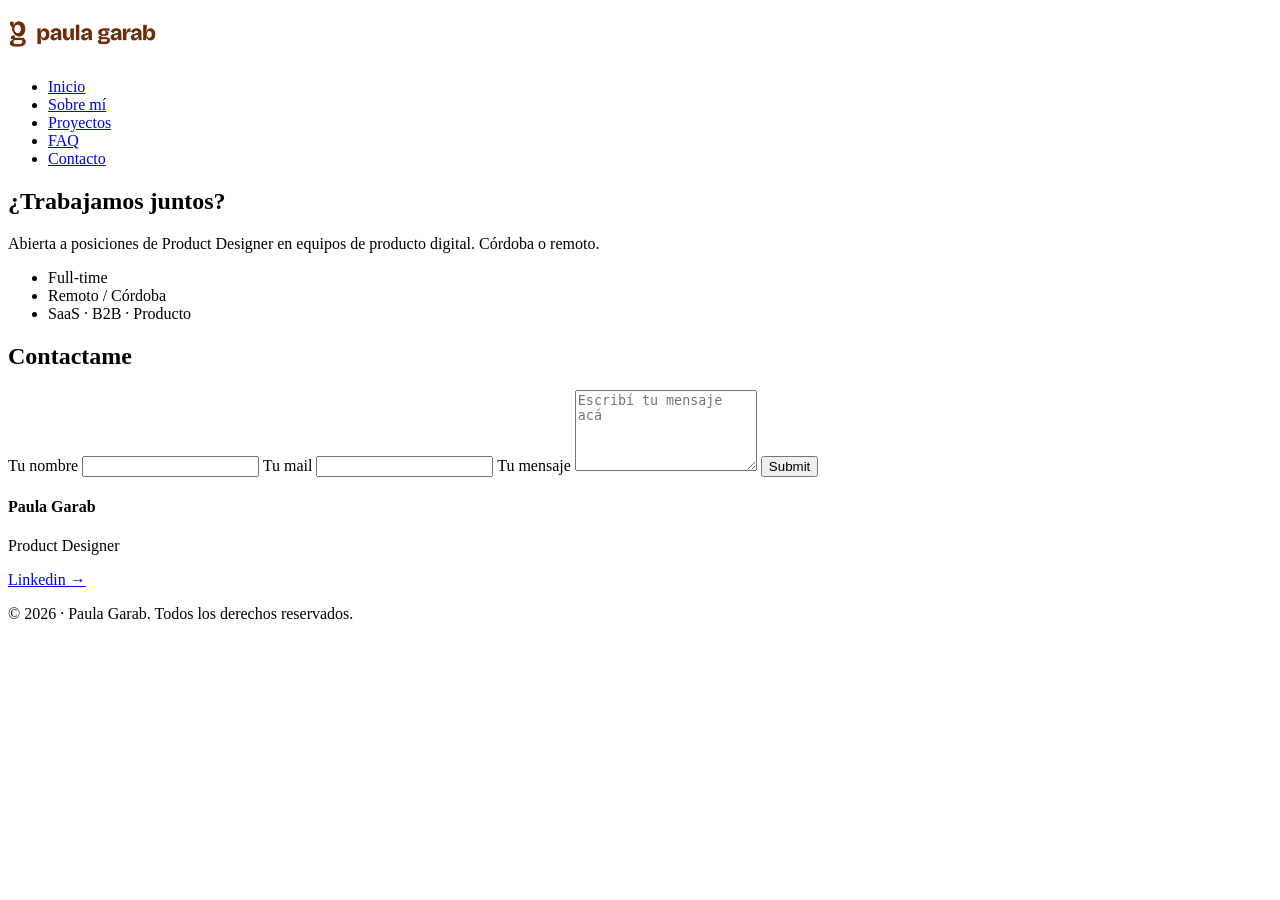
==== pages/contacto.html @ 13074cfc "Pre-entrega 1 - estructura HTML" ====
<!DOCTYPE html>
<html lang="es">
<head>
    <meta charset="UTF-8"> 
    <meta name="viewport" content="width=device-width, initial-scale=1.0"> 
    <title>Paula Garab | Portfolio de Diseño Ux/Ui y Producto</title>
</head>
<body>
    <header>
        <img src="../assets/logotipo.png" alt="Logotipo de Paula Garab en color marrón, compuesto por un símbolo de la letra g estilizada y el texto paula garab en tipografía sans serif de trazos gruesos." width="150">
        <nav>
            <ul>
                <li><a href="../index.html">Inicio</a></li>
                <li><a href="./sobre-mi.html">Sobre mí</a></li>
                <li><a href="./proyectos.html">Proyectos</a></li>
                <li><a href="./faq.html">FAQ</a></li>
                <li><a href="./contacto.html">Contacto</a></li>
            </ul>
        </nav>
    </header>
    <main>
        <section>
            <h1>¿Trabajamos juntos?</h1>
            <p>Abierta a posiciones de Product Designer en equipos de producto digital. Córdoba o remoto.</p>
            <ul>
                <li>Full-time</li>
                <li>Remoto / Córdoba</li>
                <li>SaaS · B2B · Producto</li>
            </ul>
        </section>
        <section>
            <h2>Contactame</h2>
            <form action="#" method="post">
                <label for="nombre">Tu nombre</label>
                <input type="text" id="nombre">
                <label for="mail">Tu mail</label>
                <input type="email" id="mail">
                <label for="mensaje">Tu mensaje</label>
                <textarea id="mensaje" placeholder="Escribí tu mensaje acá" rows="5"></textarea>
                <input type="submit" id="enviar">
            </form>
        </section>
    </main>
    <footer>
        <h4>Paula Garab</h4>
        <p>Product Designer</p>
        <a href="https://www.linkedin.com/in/paula-garabetti" target="_blank">Linkedin →</a>
        <p>© 2026 · Paula Garab. Todos los derechos reservados.</p>
    </footer>
</body>
</html>
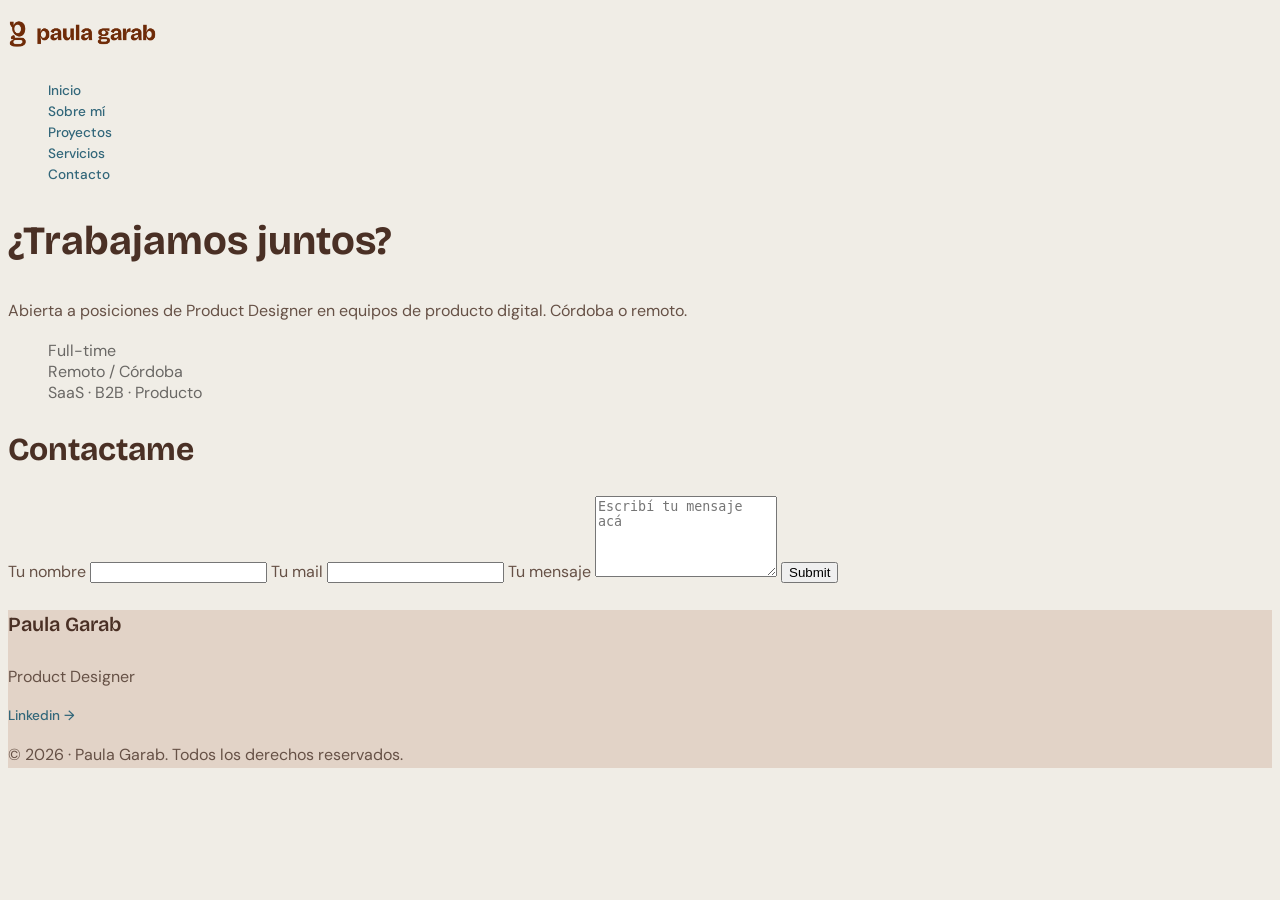
==== commit c94e48ea: "Agregar CSS y actualizar HTML para pre-entrega 2" ====
--- a/pages/contacto.html
+++ b/pages/contacto.html
@@ -4,16 +4,17 @@
     <meta charset="UTF-8"> 
     <meta name="viewport" content="width=device-width, initial-scale=1.0"> 
     <title>Paula Garab | Portfolio de Diseño Ux/Ui y Producto</title>
+    <link rel="stylesheet" href="../styles/styles.css">
 </head>
 <body>
     <header>
         <img src="../assets/logotipo.png" alt="Logotipo de Paula Garab en color marrón, compuesto por un símbolo de la letra g estilizada y el texto paula garab en tipografía sans serif de trazos gruesos." width="150">
         <nav>
-            <ul>
+            <ul class="nav-list">
                 <li><a href="../index.html">Inicio</a></li>
                 <li><a href="./sobre-mi.html">Sobre mí</a></li>
                 <li><a href="./proyectos.html">Proyectos</a></li>
-                <li><a href="./faq.html">FAQ</a></li>
+                <li><a href="./servicios.html">Servicios</a></li>
                 <li><a href="./contacto.html">Contacto</a></li>
             </ul>
         </nav>
@@ -22,7 +23,7 @@
         <section>
             <h1>¿Trabajamos juntos?</h1>
             <p>Abierta a posiciones de Product Designer en equipos de producto digital. Córdoba o remoto.</p>
-            <ul>
+            <ul class="tag-list"> 
                 <li>Full-time</li>
                 <li>Remoto / Córdoba</li>
                 <li>SaaS · B2B · Producto</li>
--- a/styles/styles.css
+++ b/styles/styles.css
@@ -0,0 +1,133 @@
+@import url('https://fonts.googleapis.com/css2?family=Bricolage+Grotesque:opsz,wght@12..96,200..800&family=DM+Sans:ital,opsz,wght@0,9..40,100..1000;1,9..40,100..1000&display=swap');
+
+/* ========================================
+   1. IMPORTACIÓN DE FUENTES
+======================================== */
+/* Títulos: Bricolage Grotesque */
+/* Cuerpo: DM Sans */
+
+
+/* ========================================
+   2. VARIABLES DE COLOR
+======================================== */
+
+:root {
+    /* Colores de marca */
+    --primary-color: #9F4A1F;
+    --secondary-color: #A05E44;
+    --accent-color: #74785A;
+
+    /* Colores neutros y de texto */
+    --neutral-dark: #4A3025;
+    --neutral-medium: #6a6865;
+    --neutral-light: #F0EDE6;
+    --text-color: #665146;
+    --link-color: #32677A;
+
+    /* Colores de superficies */
+    --section-color: #E2D3C7;
+}
+
+
+/* ========================================
+   3. ESTILOS GENERALES
+======================================== */
+
+body {
+    font-family: 'DM Sans', sans-serif;
+    background-color: var(--neutral-light);
+    color: var(--text-color);
+}
+
+
+/* ========================================
+   4. TIPOGRAFÍA
+======================================== */
+
+/* Títulos */
+h1, h2, h3, h4, h5, h6 {
+    font-family: 'Bricolage Grotesque', sans-serif;
+    color: var(--neutral-dark);
+}
+
+h1 {
+    font-size: 2.5rem; /* 40px */
+    font-weight: 700;
+    line-height: 1.2;
+}
+
+h2 {
+    font-size: 2rem; /* 32px */
+    font-weight: 700;
+    line-height: 1.25;
+}
+
+h3 {
+    font-size: 1.5rem; /* 24px */
+    font-weight: 600;
+    line-height: 1.3;
+}
+
+h4 {
+    font-size: 1.25rem; /* 20px */
+    font-weight: 600;
+    line-height: 1.4;
+}
+
+/* Párrafos */
+p {
+    font-size: 1rem;
+    font-weight: 400;
+    line-height: 1.6;
+}
+
+/* Enlaces */
+a {
+    font-weight: 500;
+    font-size: 0.85rem;
+    text-decoration: none;
+    color: var(--link-color);
+}
+
+
+/* ========================================
+   5. COMPONENTES Y CLASES
+======================================== */
+
+/* Listas */
+.nav-list {
+    list-style: none;
+}
+
+.tag-list {
+    list-style: none;
+    color: var(--neutral-medium);
+}
+
+/* Etiquetas superiores (Eyebrows) */
+.eyebrow-primary {
+    text-transform: uppercase;
+    font-weight: 600;
+    font-size: 1.1rem;
+    color: var(--primary-color);
+}
+
+.eyebrow-secondary {
+    text-transform: uppercase;
+    font-weight: 600;
+    font-size: 0.85rem;
+    color: var(--neutral-medium);
+}
+
+
+/* ========================================
+   6. ESTRUCTURA DE PÁGINA
+======================================== */
+
+/* Pie de página */
+footer {
+    font-size: 0.85rem;
+    font-weight: 400;
+    line-height: 1.5;
+    background-color: var(--section-color);
+}
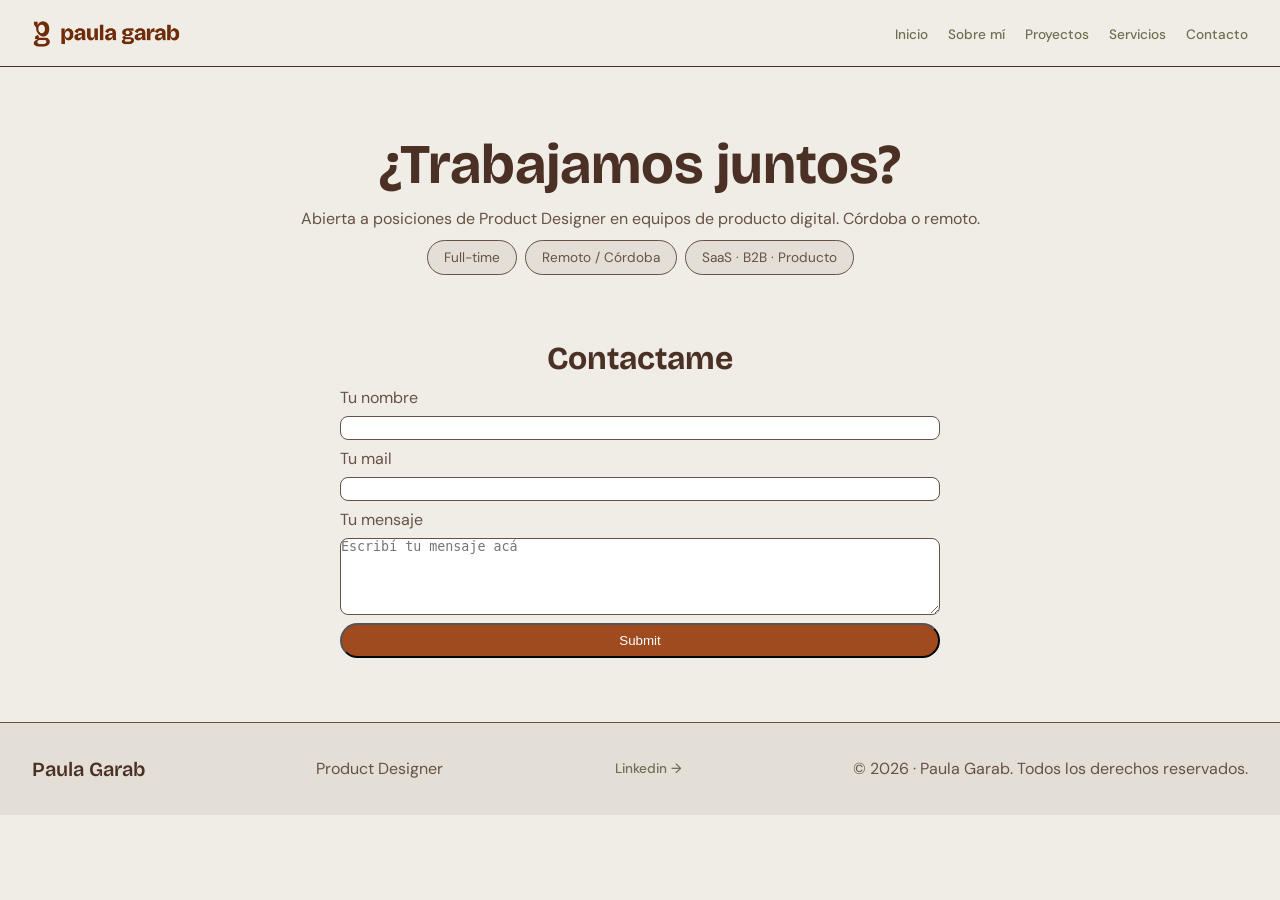
==== commit c92e4e77: "Pre-entrega 3: layouts flexbox y box model en las 5 páginas" ====
--- a/pages/contacto.html
+++ b/pages/contacto.html
@@ -19,26 +19,27 @@
             </ul>
         </nav>
     </header>
-    <main>
-        <section>
+    <main class="page-container">
+        <section class="section-content">
             <h1>¿Trabajamos juntos?</h1>
             <p>Abierta a posiciones de Product Designer en equipos de producto digital. Córdoba o remoto.</p>
-            <ul class="tag-list"> 
-                <li>Full-time</li>
-                <li>Remoto / Córdoba</li>
-                <li>SaaS · B2B · Producto</li>
+            <ul class="tags-pills"> 
+                <li class="text-small">Full-time</li>
+                <li class="text-small">Remoto / Córdoba</li>
+                <li class="text-small">SaaS · B2B · Producto</li>
             </ul>
         </section>
-        <section>
+
+        <section class="section-content">
             <h2>Contactame</h2>
-            <form action="#" method="post">
+            <form class="form" action="#" method="post">
                 <label for="nombre">Tu nombre</label>
-                <input type="text" id="nombre">
+                <input class="box-form" type="text" id="nombre">
                 <label for="mail">Tu mail</label>
-                <input type="email" id="mail">
+                <input class="box-form" type="email" id="mail">
                 <label for="mensaje">Tu mensaje</label>
-                <textarea id="mensaje" placeholder="Escribí tu mensaje acá" rows="5"></textarea>
-                <input type="submit" id="enviar">
+                <textarea class="box-form" id="mensaje" placeholder="Escribí tu mensaje acá" rows="5"></textarea>
+                <input class="botton-primary" type="submit" id="enviar">
             </form>
         </section>
     </main>
--- a/styles/styles.css
+++ b/styles/styles.css
@@ -1,3 +1,4 @@
+
 @import url('https://fonts.googleapis.com/css2?family=Bricolage+Grotesque:opsz,wght@12..96,200..800&family=DM+Sans:ital,opsz,wght@0,9..40,100..1000;1,9..40,100..1000&display=swap');
 
 /* ========================================
@@ -15,33 +16,46 @@
     /* Colores de marca */
     --primary-color: #9F4A1F;
     --secondary-color: #A05E44;
-    --accent-color: #74785A;
+    --accent-color: #6c7054;
 
     /* Colores neutros y de texto */
     --neutral-dark: #4A3025;
     --neutral-medium: #6a6865;
-    --neutral-light: #F0EDE6;
+    --neutral-light: #EAE6DE;
     --text-color: #665146;
     --link-color: #32677A;
 
     /* Colores de superficies */
-    --section-color: #E2D3C7;
-}
-
-
-/* ========================================
-   3. ESTILOS GENERALES
+    --section-color: #E4DFD6;
+    --background-color: #F0EDE6;
+    --card-color: #FAF8F4;
+}
+
+
+/* ========================================
+   3. RESET
+======================================== */
+
+* {
+    margin: 0;
+    padding: 0;
+    box-sizing: border-box;
+}
+
+
+/* ========================================
+   4. ESTILOS GENERALES
 ======================================== */
 
 body {
     font-family: 'DM Sans', sans-serif;
-    background-color: var(--neutral-light);
+    background-color: var(--background-color);
     color: var(--text-color);
 }
 
 
 /* ========================================
-   4. TIPOGRAFÍA
+   5. TIPOGRAFÍA
 ======================================== */
 
 /* Títulos */
@@ -51,27 +65,31 @@
 }
 
 h1 {
-    font-size: 2.5rem; /* 40px */
+    font-size: 3.5rem; /* 56px */
     font-weight: 700;
     line-height: 1.2;
+    max-width: 22ch;
 }
 
 h2 {
     font-size: 2rem; /* 32px */
     font-weight: 700;
     line-height: 1.25;
+    max-width: 30ch;
 }
 
 h3 {
     font-size: 1.5rem; /* 24px */
     font-weight: 600;
     line-height: 1.3;
+    max-width: 35ch;
 }
 
 h4 {
     font-size: 1.25rem; /* 20px */
     font-weight: 600;
     line-height: 1.4;
+    max-width: 40ch;
 }
 
 /* Párrafos */
@@ -79,6 +97,7 @@
     font-size: 1rem;
     font-weight: 400;
     line-height: 1.6;
+    max-width: 65ch;
 }
 
 /* Enlaces */
@@ -86,25 +105,23 @@
     font-weight: 500;
     font-size: 0.85rem;
     text-decoration: none;
-    color: var(--link-color);
-}
-
-
-/* ========================================
-   5. COMPONENTES Y CLASES
-======================================== */
-
-/* Listas */
-.nav-list {
-    list-style: none;
-}
-
-.tag-list {
-    list-style: none;
-    color: var(--neutral-medium);
-}
-
-/* Etiquetas superiores (Eyebrows) */
+    color: var(--accent-color);
+}
+
+/* Texto pequeño */
+.text-small {
+    font-weight: 400;
+    font-size: 0.85rem;
+    color: var(--text-color)
+}
+
+
+/* ========================================
+   6. COMPONENTES REUTILIZABLES
+======================================== */
+
+/* 6.1. Etiquetas superiores (Eyebrows) */
+
 .eyebrow-primary {
     text-transform: uppercase;
     font-weight: 600;
@@ -119,15 +136,246 @@
     color: var(--neutral-medium);
 }
 
-
-/* ========================================
-   6. ESTRUCTURA DE PÁGINA
-======================================== */
-
-/* Pie de página */
+.eyebrow-pill {
+    background-color: var(--section-color);
+    padding: 8px 32px;
+    border: 1px solid var(--text-color);
+    border-radius: 32px;
+    text-transform: uppercase;
+    display: inline-block;
+}
+
+/* 6.2. Listas */
+
+.nav-list {
+    list-style: none;
+}
+
+.tag-list {
+    list-style: none;
+    color: var(--neutral-medium);
+}
+
+/* 6.3. Tarjetas (Cards) */
+
+.cards article {
+    width: 100%;
+    max-width: 300px;
+    background-color: var(--neutral-light);
+    border-radius: 8px;
+    overflow: hidden;
+}
+
+.cards figure {
+    margin: 0;
+}
+
+.img-card {
+    display: block;
+    width: 100%;
+    max-width: 300px;
+    height: auto;
+    border-radius: 8px 8px 0 0;
+}
+
+.card-content {
+    background-color: #EAE6DE;
+    border-radius: 0 0 8px 8px;
+    box-sizing: border-box;
+    padding: 20px;
+}
+
+.card-content h3 {
+    margin: 8px 0;
+}
+
+.card-content p {
+    margin: 0;
+}
+
+/* 6.4. Tarjetas de servicios */
+
+.service-card {
+    background-color: var(--card-color);
+    border: 1px solid transparent;
+    border-radius: 16px;
+    padding: 32px;
+    display: flex;
+    flex-direction: column;
+    gap: 8px;
+    align-items: stretch;
+    flex: 1;
+}
+
+/* 6.5. Etiquetas (Tags / Pills) */
+
+.tags-pills {
+    display: flex;
+    flex-direction: row;
+    flex-wrap: wrap;
+    gap: 8px;
+    list-style: none;
+    padding: 0;
+    margin: 0;
+}
+
+.tags-pills li {
+    color: var(--text-color);
+    background-color: var(--section-color);
+    padding: 8px 16px;
+    border: 1px solid var(--text-color);
+    border-radius: 32px;
+}
+
+/* 6.6. Botones */
+
+.botton-primary {
+    background-color: var(--primary-color);
+    padding: 8px 32px;
+    border-radius: 32px;
+    display: inline-block;
+    color: #FFFFFF;
+}
+
+/* 6.7. Formularios */
+
+.form {
+    display: flex;
+    width: 100%;
+    flex-direction: column;
+    max-width: 600px;
+    text-align: left;
+    gap: 8px;
+}
+
+.box-form {
+    border-radius: 8px;
+    border: 1px solid var(--text-color);
+    min-height: 24px;
+}
+
+
+/* ========================================
+   7. LAYOUTS Y CONTENEDORES
+======================================== */
+
+/* 7.1. Contenedor principal */
+
+.page-container {
+    display: flex;
+    flex-direction: column;
+    padding: 64px 128px;
+    gap: 64px;
+    max-width: 1200px;
+    margin: 0 auto;
+}
+
+/* 7.2. Contenedores de contenido */
+
+.content-row {
+    display: flex;
+    gap: 24px;
+    flex: 1;
+}
+
+.section-content {
+    display: flex;
+    flex-direction: column;
+    gap: 8px;
+    text-align: center;
+    align-items: center;
+}
+
+/* 7.3. Layout de Hero */
+
+.text-hero {
+    display: flex;
+    flex-basis: 100%;
+    flex-direction: column;
+    gap: 16px;
+    align-items:flex-start;
+}
+
+.hero-title {
+    border-bottom: 1px solid var(--text-color);
+    padding-bottom: 8px;
+}
+
+.img-hero {
+    border-radius: 8px;
+    flex: 1 1 200px;
+}
+
+/* 7.4. Layout de proyectos */
+
+.projects {
+    display: flex;
+    align-items: stretch;
+    flex-direction: column;
+    justify-content: center;
+    gap: 16px;
+}
+
+.cards {
+    display: flex;
+    align-items: center;
+    gap: 48px;
+    justify-content: center;
+    flex-wrap: wrap;
+}
+
+/* 7.5. Layout de CTA */
+
+.cta-content {
+    background-color: var(--section-color);
+    border-radius: 16px;
+    padding: 32px;
+    display: flex;
+    flex-direction: column;
+    align-items: center;
+    gap: 16px;
+    flex: 1;
+    text-align: center;
+}
+
+
+/* ========================================
+   8. ESTRUCTURA DE PÁGINA
+======================================== */
+
+/* 8.1. Header y navegación */
+
+header {
+    display: flex;
+    justify-content: space-between;
+    align-items: center;
+    padding: 8px 32px;
+    border-bottom: 1px solid var(--neutral-dark)
+}
+
+nav ul {
+    display: flex;
+    gap: 20px
+}
+
+/* 8.2. Hero */
+
+.hero {
+    display: flex;
+    justify-content: center;
+    gap: 64px;
+}
+
+/* 8.3. Footer */
+
 footer {
+    display: flex;
+    justify-content: space-between;
+    align-items: center;
+    padding: 32px;
     font-size: 0.85rem;
     font-weight: 400;
     line-height: 1.5;
     background-color: var(--section-color);
-}+    border-top: 1px solid var(--text-color);
+}
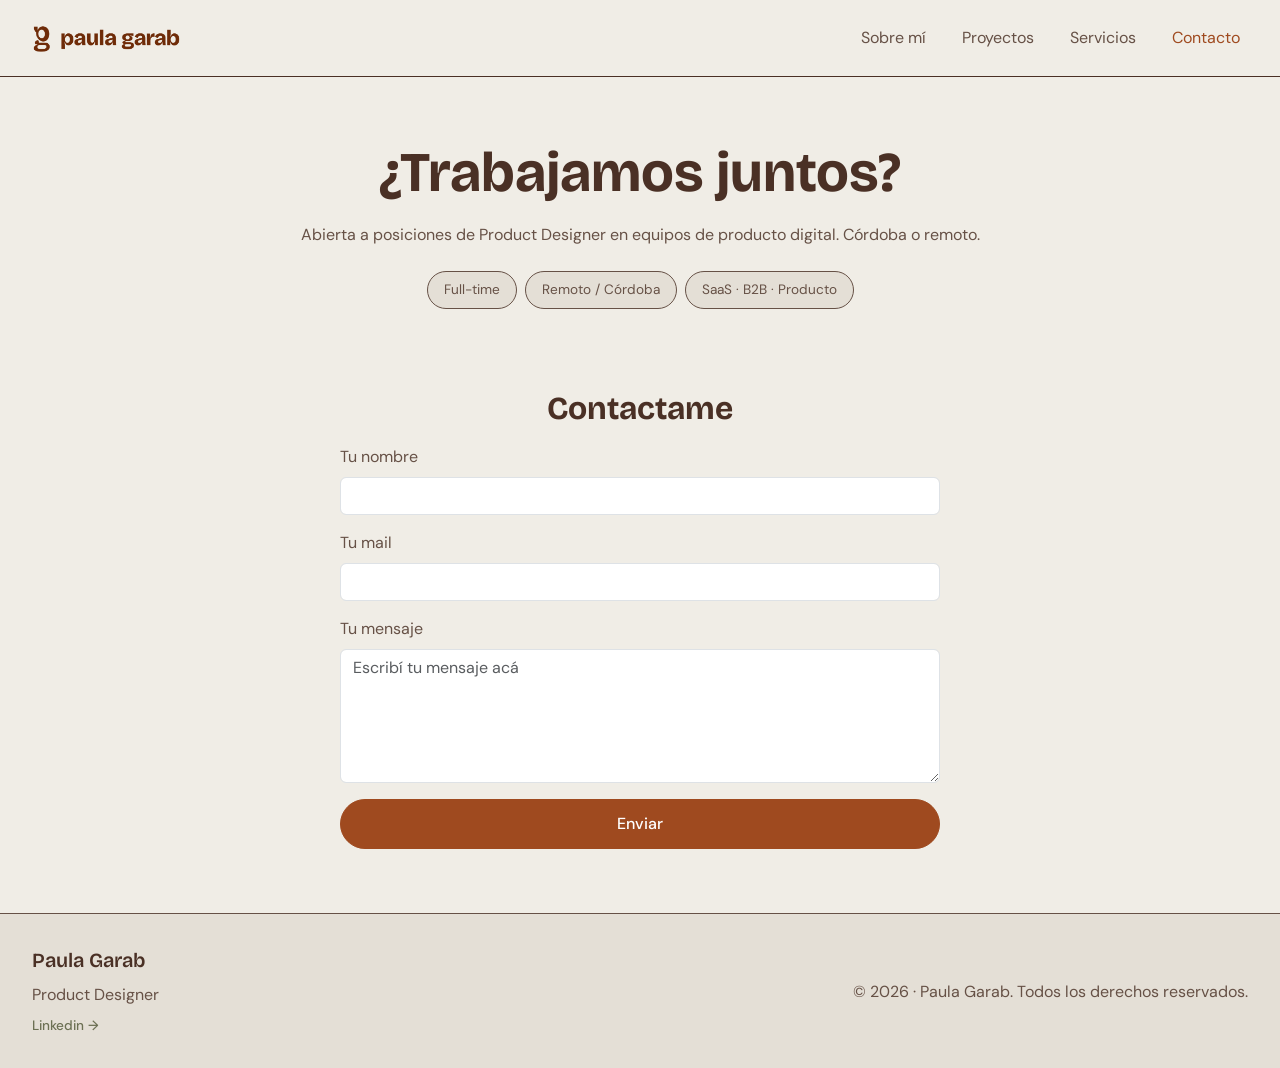
==== commit b5fd721a: "feat: integrar Bootstrap y completar portfolio responsive" ====
--- a/pages/contacto.html
+++ b/pages/contacto.html
@@ -1,53 +1,122 @@
-<!DOCTYPE html>
-<html lang="es">
-<head>
-    <meta charset="UTF-8"> 
-    <meta name="viewport" content="width=device-width, initial-scale=1.0"> 
-    <title>Paula Garab | Portfolio de Diseño Ux/Ui y Producto</title>
-    <link rel="stylesheet" href="../styles/styles.css">
-</head>
-<body>
-    <header>
-        <img src="../assets/logotipo.png" alt="Logotipo de Paula Garab en color marrón, compuesto por un símbolo de la letra g estilizada y el texto paula garab en tipografía sans serif de trazos gruesos." width="150">
-        <nav>
-            <ul class="nav-list">
-                <li><a href="../index.html">Inicio</a></li>
-                <li><a href="./sobre-mi.html">Sobre mí</a></li>
-                <li><a href="./proyectos.html">Proyectos</a></li>
-                <li><a href="./servicios.html">Servicios</a></li>
-                <li><a href="./contacto.html">Contacto</a></li>
-            </ul>
-        </nav>
-    </header>
-    <main class="page-container">
-        <section class="section-content">
-            <h1>¿Trabajamos juntos?</h1>
-            <p>Abierta a posiciones de Product Designer en equipos de producto digital. Córdoba o remoto.</p>
-            <ul class="tags-pills"> 
-                <li class="text-small">Full-time</li>
-                <li class="text-small">Remoto / Córdoba</li>
-                <li class="text-small">SaaS · B2B · Producto</li>
-            </ul>
-        </section>
-
-        <section class="section-content">
-            <h2>Contactame</h2>
-            <form class="form" action="#" method="post">
-                <label for="nombre">Tu nombre</label>
-                <input class="box-form" type="text" id="nombre">
-                <label for="mail">Tu mail</label>
-                <input class="box-form" type="email" id="mail">
-                <label for="mensaje">Tu mensaje</label>
-                <textarea class="box-form" id="mensaje" placeholder="Escribí tu mensaje acá" rows="5"></textarea>
-                <input class="botton-primary" type="submit" id="enviar">
-            </form>
-        </section>
-    </main>
-    <footer>
-        <h4>Paula Garab</h4>
-        <p>Product Designer</p>
-        <a href="https://www.linkedin.com/in/paula-garabetti" target="_blank">Linkedin →</a>
-        <p>© 2026 · Paula Garab. Todos los derechos reservados.</p>
-    </footer>
-</body>
-</html>+<!DOCTYPE html>
+<html lang="es">
+
+<head>
+    <meta charset="UTF-8">
+    <meta name="viewport" content="width=device-width, initial-scale=1.0">
+    <title>Paula Garab | Portfolio de Diseño Ux/Ui y Producto</title>
+
+    <!-- BOOTSTRAP CSS -->
+    <link href="https://cdn.jsdelivr.net/npm/bootstrap@5.3.9/dist/css/bootstrap.min.css" rel="stylesheet"
+        integrity="sha384-yEPZ7jP9S0QKiUQ0m3jjsO4ProIW7wvR9gXkI7JOGa2XVsw53Yke2bsdkBbjmmiX" crossorigin="anonymous">
+
+    <!-- ESTILOS PERSONALIZADOS -->
+    <link rel="stylesheet" href="../styles/styles.css">
+</head>
+
+<body class="contact-page">
+
+    <!-- HEADER Y NAVEGACIÓN -->
+    <header>
+        <nav class="navbar navbar-expand-lg">
+            <div class="container-fluid">
+
+                <a class="navbar-brand" href="../index.html" aria-label="Ir al inicio">
+                    <img src="../assets/logotipo.png" alt="Logotipo de Paula Garab" width="150">
+                </a>
+
+                <button class="navbar-toggler" type="button" data-bs-toggle="collapse"
+                    data-bs-target="#navbarSupportedContent" aria-controls="navbarSupportedContent"
+                    aria-expanded="false" aria-label="Alternar menú de navegación">
+                    <span class="navbar-toggler-icon"></span>
+                    <span class="navbar-close-icon">&times;</span>
+                </button>
+
+                <div class="collapse navbar-collapse" id="navbarSupportedContent">
+                    <ul class="navbar-nav ms-auto">
+                        <li class="nav-item">
+                            <a class="nav-link" href="./sobre-mi.html">Sobre mí</a>
+                        </li>
+                        <li class="nav-item">
+                            <a class="nav-link" href="./proyectos.html">Proyectos</a>
+                        </li>
+                        <li class="nav-item">
+                            <a class="nav-link" href="./servicios.html">Servicios</a>
+                        </li>
+                        <li class="nav-item">
+                            <a class="nav-link active" aria-current="page" href="./contacto.html">Contacto</a>
+                        </li>
+                    </ul>
+                </div>
+            </div>
+        </nav>
+    </header>
+
+    <!-- CONTENIDO PRINCIPAL -->
+    <main class="page-container">
+
+        <!-- PRESENTACIÓN Y DISPONIBILIDAD -->
+        <section class="section-content">
+            <h1>¿Trabajamos juntos?</h1>
+            <p>Abierta a posiciones de Product Designer en equipos de producto digital. Córdoba o remoto.</p>
+            <ul class="tags-pills">
+                <li class="text-small">Full-time</li>
+                <li class="text-small">Remoto / Córdoba</li>
+                <li class="text-small">SaaS · B2B · Producto</li>
+            </ul>
+        </section>
+
+        <!-- FORMULARIO DE CONTACTO -->
+        <section class="section-content contact-section">
+            <h2>Contactame</h2>
+
+            <form class="contact-form" action="#" method="post">
+
+                <!-- NOMBRE -->
+                <div class="mb-3">
+                    <label for="nombre" class="form-label">Tu nombre</label>
+                    <input type="text" class="form-control" id="nombre" name="nombre" autocomplete="name" required>
+                </div>
+
+                <!-- CORREO ELECTRÓNICO -->
+                <div class="mb-3">
+                    <label for="mail" class="form-label">Tu mail</label>
+                    <input type="email" class="form-control" id="mail" name="email" autocomplete="email" required>
+                </div>
+
+                <!-- MENSAJE -->
+                <div class="mb-3">
+                    <label for="mensaje" class="form-label">Tu mensaje</label>
+                    <textarea class="form-control" id="mensaje" name="mensaje" placeholder="Escribí tu mensaje acá"
+                        rows="5" required></textarea>
+                </div>
+
+                <!-- BOTÓN DE ENVÍO -->
+                <button type="submit" class="btn btn-primary">
+                    Enviar
+                </button>
+
+            </form>
+        </section>
+
+    </main>
+
+    <!-- FOOTER -->
+    <footer>
+        <div>
+            <h4>Paula Garab</h4>
+            <p>Product Designer</p>
+            <a href="https://www.linkedin.com/in/paula-garabetti" target="_blank">Linkedin →</a>
+        </div>
+        <div>
+            <p>© 2026 · Paula Garab. Todos los derechos reservados.</p>
+        </div>
+    </footer>
+
+    <!-- BOOTSTRAP JS -->
+    <script src="https://cdn.jsdelivr.net/npm/bootstrap@5.3.9/dist/js/bootstrap.bundle.min.js"
+        integrity="sha384-WyOxWvTyr1QaMPfiPJSv76iReVthorl5uWlFtZPyK0IEB0hGzo9y5Bp9mYanr8Bu"
+        crossorigin="anonymous"></script>
+</body>
+
+</html>
--- a/styles/styles.css
+++ b/styles/styles.css
@@ -1,381 +1,1380 @@
-
-@import url('https://fonts.googleapis.com/css2?family=Bricolage+Grotesque:opsz,wght@12..96,200..800&family=DM+Sans:ital,opsz,wght@0,9..40,100..1000;1,9..40,100..1000&display=swap');
-
-/* ========================================
-   1. IMPORTACIÓN DE FUENTES
-======================================== */
-/* Títulos: Bricolage Grotesque */
-/* Cuerpo: DM Sans */
-
-
-/* ========================================
-   2. VARIABLES DE COLOR
-======================================== */
-
-:root {
-    /* Colores de marca */
-    --primary-color: #9F4A1F;
-    --secondary-color: #A05E44;
-    --accent-color: #6c7054;
-
-    /* Colores neutros y de texto */
-    --neutral-dark: #4A3025;
-    --neutral-medium: #6a6865;
-    --neutral-light: #EAE6DE;
-    --text-color: #665146;
-    --link-color: #32677A;
-
-    /* Colores de superficies */
-    --section-color: #E4DFD6;
-    --background-color: #F0EDE6;
-    --card-color: #FAF8F4;
-}
-
-
-/* ========================================
-   3. RESET
-======================================== */
-
-* {
-    margin: 0;
-    padding: 0;
-    box-sizing: border-box;
-}
-
-
-/* ========================================
-   4. ESTILOS GENERALES
-======================================== */
-
-body {
-    font-family: 'DM Sans', sans-serif;
-    background-color: var(--background-color);
-    color: var(--text-color);
-}
-
-
-/* ========================================
-   5. TIPOGRAFÍA
-======================================== */
-
-/* Títulos */
-h1, h2, h3, h4, h5, h6 {
-    font-family: 'Bricolage Grotesque', sans-serif;
-    color: var(--neutral-dark);
-}
-
-h1 {
-    font-size: 3.5rem; /* 56px */
-    font-weight: 700;
-    line-height: 1.2;
-    max-width: 22ch;
-}
-
-h2 {
-    font-size: 2rem; /* 32px */
-    font-weight: 700;
-    line-height: 1.25;
-    max-width: 30ch;
-}
-
-h3 {
-    font-size: 1.5rem; /* 24px */
-    font-weight: 600;
-    line-height: 1.3;
-    max-width: 35ch;
-}
-
-h4 {
-    font-size: 1.25rem; /* 20px */
-    font-weight: 600;
-    line-height: 1.4;
-    max-width: 40ch;
-}
-
-/* Párrafos */
-p {
-    font-size: 1rem;
-    font-weight: 400;
-    line-height: 1.6;
-    max-width: 65ch;
-}
-
-/* Enlaces */
-a {
-    font-weight: 500;
-    font-size: 0.85rem;
-    text-decoration: none;
-    color: var(--accent-color);
-}
-
-/* Texto pequeño */
-.text-small {
-    font-weight: 400;
-    font-size: 0.85rem;
-    color: var(--text-color)
-}
-
-
-/* ========================================
-   6. COMPONENTES REUTILIZABLES
-======================================== */
-
-/* 6.1. Etiquetas superiores (Eyebrows) */
-
-.eyebrow-primary {
-    text-transform: uppercase;
-    font-weight: 600;
-    font-size: 1.1rem;
-    color: var(--primary-color);
-}
-
-.eyebrow-secondary {
-    text-transform: uppercase;
-    font-weight: 600;
-    font-size: 0.85rem;
-    color: var(--neutral-medium);
-}
-
-.eyebrow-pill {
-    background-color: var(--section-color);
-    padding: 8px 32px;
-    border: 1px solid var(--text-color);
-    border-radius: 32px;
-    text-transform: uppercase;
-    display: inline-block;
-}
-
-/* 6.2. Listas */
-
-.nav-list {
-    list-style: none;
-}
-
-.tag-list {
-    list-style: none;
-    color: var(--neutral-medium);
-}
-
-/* 6.3. Tarjetas (Cards) */
-
-.cards article {
-    width: 100%;
-    max-width: 300px;
-    background-color: var(--neutral-light);
-    border-radius: 8px;
-    overflow: hidden;
-}
-
-.cards figure {
-    margin: 0;
-}
-
-.img-card {
-    display: block;
-    width: 100%;
-    max-width: 300px;
-    height: auto;
-    border-radius: 8px 8px 0 0;
-}
-
-.card-content {
-    background-color: #EAE6DE;
-    border-radius: 0 0 8px 8px;
-    box-sizing: border-box;
-    padding: 20px;
-}
-
-.card-content h3 {
-    margin: 8px 0;
-}
-
-.card-content p {
-    margin: 0;
-}
-
-/* 6.4. Tarjetas de servicios */
-
-.service-card {
-    background-color: var(--card-color);
-    border: 1px solid transparent;
-    border-radius: 16px;
-    padding: 32px;
-    display: flex;
-    flex-direction: column;
-    gap: 8px;
-    align-items: stretch;
-    flex: 1;
-}
-
-/* 6.5. Etiquetas (Tags / Pills) */
-
-.tags-pills {
-    display: flex;
-    flex-direction: row;
-    flex-wrap: wrap;
-    gap: 8px;
-    list-style: none;
-    padding: 0;
-    margin: 0;
-}
-
-.tags-pills li {
-    color: var(--text-color);
-    background-color: var(--section-color);
-    padding: 8px 16px;
-    border: 1px solid var(--text-color);
-    border-radius: 32px;
-}
-
-/* 6.6. Botones */
-
-.botton-primary {
-    background-color: var(--primary-color);
-    padding: 8px 32px;
-    border-radius: 32px;
-    display: inline-block;
-    color: #FFFFFF;
-}
-
-/* 6.7. Formularios */
-
-.form {
-    display: flex;
-    width: 100%;
-    flex-direction: column;
-    max-width: 600px;
-    text-align: left;
-    gap: 8px;
-}
-
-.box-form {
-    border-radius: 8px;
-    border: 1px solid var(--text-color);
-    min-height: 24px;
-}
-
-
-/* ========================================
-   7. LAYOUTS Y CONTENEDORES
-======================================== */
-
-/* 7.1. Contenedor principal */
-
-.page-container {
-    display: flex;
-    flex-direction: column;
-    padding: 64px 128px;
-    gap: 64px;
-    max-width: 1200px;
-    margin: 0 auto;
-}
-
-/* 7.2. Contenedores de contenido */
-
-.content-row {
-    display: flex;
-    gap: 24px;
-    flex: 1;
-}
-
-.section-content {
-    display: flex;
-    flex-direction: column;
-    gap: 8px;
-    text-align: center;
-    align-items: center;
-}
-
-/* 7.3. Layout de Hero */
-
-.text-hero {
-    display: flex;
-    flex-basis: 100%;
-    flex-direction: column;
-    gap: 16px;
-    align-items:flex-start;
-}
-
-.hero-title {
-    border-bottom: 1px solid var(--text-color);
-    padding-bottom: 8px;
-}
-
-.img-hero {
-    border-radius: 8px;
-    flex: 1 1 200px;
-}
-
-/* 7.4. Layout de proyectos */
-
-.projects {
-    display: flex;
-    align-items: stretch;
-    flex-direction: column;
-    justify-content: center;
-    gap: 16px;
-}
-
-.cards {
-    display: flex;
-    align-items: center;
-    gap: 48px;
-    justify-content: center;
-    flex-wrap: wrap;
-}
-
-/* 7.5. Layout de CTA */
-
-.cta-content {
-    background-color: var(--section-color);
-    border-radius: 16px;
-    padding: 32px;
-    display: flex;
-    flex-direction: column;
-    align-items: center;
-    gap: 16px;
-    flex: 1;
-    text-align: center;
-}
-
-
-/* ========================================
-   8. ESTRUCTURA DE PÁGINA
-======================================== */
-
-/* 8.1. Header y navegación */
-
-header {
-    display: flex;
-    justify-content: space-between;
-    align-items: center;
-    padding: 8px 32px;
-    border-bottom: 1px solid var(--neutral-dark)
-}
-
-nav ul {
-    display: flex;
-    gap: 20px
-}
-
-/* 8.2. Hero */
-
-.hero {
-    display: flex;
-    justify-content: center;
-    gap: 64px;
-}
-
-/* 8.3. Footer */
-
-footer {
-    display: flex;
-    justify-content: space-between;
-    align-items: center;
-    padding: 32px;
-    font-size: 0.85rem;
-    font-weight: 400;
-    line-height: 1.5;
-    background-color: var(--section-color);
-    border-top: 1px solid var(--text-color);
-}
+/* ========================================
+   1. IMPORTACIÓN DE FUENTES
+======================================== */
+/* Títulos: Bricolage Grotesque */
+/* Cuerpo: DM Sans */
+@import url('https://fonts.googleapis.com/css2?family=Bricolage+Grotesque:opsz,wght@12..96,200..800&family=DM+Sans:ital,opsz,wght@0,9..40,100..1000;1,9..40,100..1000&display=swap');
+
+
+/* ========================================
+   2. VARIABLES DE COLOR
+======================================== */
+
+:root {
+    /* Colores de marca */
+    --primary-color: #9F4A1F;
+    --secondary-color: #A05E44;
+    --accent-color: #6c7054;
+
+    /* Colores neutros y de texto */
+    --neutral-dark: #4A3025;
+    --neutral-medium: #6a6865;
+    --neutral-light: #EAE6DE;
+    --text-color: #665146;
+    --link-color: #32677A;
+
+    /* Colores de superficies */
+    --section-color: #E4DFD6;
+    --background-color: #F0EDE6;
+    --card-color: #FAF8F4;
+    --disabled-color: #D2CBC0;
+}
+
+
+/* ========================================
+   3. RESET
+======================================== */
+
+* {
+    margin: 0;
+    padding: 0;
+    box-sizing: border-box;
+}
+
+
+/* ========================================
+   4. ESTILOS GENERALES
+======================================== */
+
+body {
+    font-family: 'DM Sans', sans-serif;
+    background-color: var(--background-color);
+    color: var(--text-color);
+}
+
+
+/* ========================================
+   5. TIPOGRAFÍA
+======================================== */
+
+/* Títulos */
+h1,
+h2,
+h3,
+h4,
+h5,
+h6 {
+    font-family: 'Bricolage Grotesque', sans-serif;
+    color: var(--neutral-dark);
+}
+
+h1 {
+    font-size: clamp(2.5rem, 9vw, 3.5rem);
+    line-height: 1.15;
+    font-weight: 700;
+}
+
+
+h2 {
+    font-size: 2rem;
+    /* 32px */
+    font-weight: 700;
+    line-height: 1.25;
+    max-width: 30ch;
+}
+
+h3 {
+    font-size: 1.5rem;
+    /* 24px */
+    font-weight: 600;
+    line-height: 1.3;
+    max-width: 35ch;
+}
+
+h4 {
+    font-size: 1.25rem;
+    /* 20px */
+    font-weight: 600;
+    line-height: 1.4;
+    max-width: 40ch;
+}
+
+/* Párrafos */
+p {
+    font-size: 1rem;
+    font-weight: 400;
+    line-height: 1.6;
+    max-width: 65ch;
+}
+
+/* Enlaces */
+a {
+    font-weight: 500;
+    font-size: 0.85rem;
+    text-decoration: none;
+    color: var(--accent-color);
+}
+
+/* Texto pequeño */
+.text-small {
+    font-weight: 400;
+    font-size: 0.85rem;
+    color: var(--text-color);
+}
+
+
+/* ========================================
+   6. COMPONENTES REUTILIZABLES
+======================================== */
+
+/* 6.1. Etiquetas superiores (Eyebrows) */
+
+.eyebrow-primary {
+    text-transform: uppercase;
+    font-weight: 600;
+    font-size: 1.1rem;
+    color: var(--primary-color);
+}
+
+.eyebrow-secondary {
+    text-transform: uppercase;
+    font-weight: 600;
+    font-size: 0.85rem;
+    color: var(--neutral-medium);
+}
+
+.eyebrow-pill {
+    background-color: var(--section-color);
+    padding: 8px 32px;
+    border: 1px solid var(--text-color);
+    border-radius: 32px;
+    text-transform: uppercase;
+    display: inline-block;
+}
+
+/* 6.2. Listas */
+
+.tag-list {
+    list-style: none;
+    color: var(--neutral-medium);
+}
+
+/* 6.3. Tarjetas de proyectos */
+
+/* Base compartida: tarjetas originales y Bootstrap */
+.cards article {
+    width: 100%;
+    max-width: 300px;
+    background-color: var(--neutral-light);
+    border-radius: 8px;
+    overflow: hidden;
+}
+
+/* Tarjetas originales: se conservan hasta migrar Proyectos */
+.cards figure {
+    margin: 0;
+}
+
+.img-card {
+    display: block;
+    width: 100%;
+    max-width: 300px;
+    height: auto;
+    border-radius: 8px 8px 0 0;
+}
+
+.card-content {
+    background-color: var(--neutral-light);
+    border-radius: 0 0 8px 8px;
+    padding: 20px;
+}
+
+.card-content h3 {
+    margin: 8px 0;
+}
+
+.card-content p {
+    margin: 0;
+}
+
+/* Tarjetas de Bootstrap */
+.cards .card {
+    border: none;
+    color: var(--text-color);
+}
+
+.cards .card-img-top {
+    width: 100%;
+    height: auto;
+    border-radius: 8px 8px 0 0;
+}
+
+.cards .card-body {
+    padding: 24px;
+    display: flex;
+    flex-direction: column;
+    align-items: center;
+    gap: 12px;
+}
+
+.cards .card-title {
+    margin: 0;
+    color: var(--neutral-dark);
+}
+
+.cards .card-text {
+    margin: 0;
+    color: var(--text-color);
+}
+
+.cards .card-body .btn {
+    margin-top: auto;
+}
+
+/* 6.4. Tarjetas de servicios */
+
+.service-card {
+    background-color: var(--card-color);
+    border: 1px solid transparent;
+    border-radius: 16px;
+    padding: 32px;
+    display: flex;
+    flex-direction: column;
+    gap: 8px;
+    align-items: stretch;
+    flex: 1;
+}
+
+/* 6.5. Etiquetas (Tags / Pills) */
+
+.tags-pills {
+    display: flex;
+    flex-direction: row;
+    flex-wrap: wrap;
+    gap: 8px;
+    list-style: none;
+    padding: 0;
+    margin: 0;
+}
+
+.tags-pills li {
+    color: var(--text-color);
+    background-color: var(--section-color);
+    padding: 8px 16px;
+    border: 1px solid var(--text-color);
+    border-radius: 32px;
+}
+
+/* 6.6. Botones de Bootstrap */
+
+/* Base compartida */
+.btn {
+    font-family: inherit;
+    font-weight: 500;
+    padding: 12px 32px;
+    border-radius: 50px;
+    max-width: 100%;
+    transition: background-color 0.3s ease,
+        color 0.3s ease,
+        border-color 0.3s ease;
+}
+
+/* Variante primaria */
+.btn-primary {
+    background-color: var(--primary-color);
+    border-color: var(--primary-color);
+    color: white;
+}
+
+.btn-primary:hover {
+    background-color: var(--secondary-color);
+    border-color: var(--secondary-color);
+    color: white;
+}
+
+.btn-primary:focus-visible {
+    background-color: var(--primary-color);
+    border-color: var(--primary-color);
+    color: white;
+}
+
+/* Variante outline */
+.btn-outline-primary {
+    background-color: transparent;
+    border-color: var(--primary-color);
+    color: var(--primary-color);
+}
+
+.btn-outline-primary:hover {
+    background-color: var(--primary-color);
+    border-color: var(--primary-color);
+    color: white;
+}
+
+.btn-outline-primary:focus-visible {
+    background-color: transparent;
+    border-color: var(--primary-color);
+    color: var(--primary-color);
+}
+
+/* Estados compartidos */
+.btn-primary:focus-visible,
+.btn-outline-primary:focus-visible {
+    outline: 2px solid var(--primary-color);
+    outline-offset: 3px;
+    box-shadow: none;
+}
+
+.btn:disabled,
+.btn.disabled {
+    background-color: var(--disabled-color);
+    border-color: var(--disabled-color);
+    color: var(--text-color);
+    opacity: 1;
+    pointer-events: none;
+}
+
+/* 6.7. Formularios */
+
+.form {
+    display: flex;
+    width: 100%;
+    flex-direction: column;
+    max-width: 600px;
+    text-align: left;
+    gap: 8px;
+}
+
+.box-form {
+    border-radius: 8px;
+    border: 1px solid var(--text-color);
+    min-height: 24px;
+}
+
+/* 6.8. Carousel de proyectos */
+
+#carouselProyectos {
+    width: 100%;
+    max-width: 720px;
+    padding-bottom: 64px;
+    margin: 0 auto;
+}
+
+.carousel-project {
+    display: grid;
+    grid-template-columns: 1fr;
+    background-color: var(--neutral-light);
+    border-radius: 16px;
+    overflow: hidden;
+}
+
+.carousel-image {
+    display: block;
+    width: 100%;
+    max-width: 360px;
+    height: auto;
+    aspect-ratio: 1 / 1;
+    object-fit: contain;
+    margin: 0 auto;
+}
+
+.carousel-content {
+    display: flex;
+    flex-direction: column;
+    justify-content: center;
+    align-items: flex-start;
+    text-align: left;
+    padding: 24px;
+    gap: 16px;
+}
+
+.carousel-content h3 {
+    margin: 0;
+}
+
+.carousel-content p {
+    margin: 0;
+}
+
+/* Indicadores */
+
+.carousel-indicators {
+    bottom: 12px;
+    margin-bottom: 0;
+}
+
+.carousel-indicators [data-bs-target] {
+    background-color: var(--primary-color);
+    border-radius: 8px;
+    width: 24px;
+    height: 5px;
+    opacity: 0.3;
+}
+
+.carousel-indicators .active {
+    opacity: 1;
+}
+
+/* Controles de navegación */
+
+.carousel-control-prev,
+.carousel-control-next {
+    top: auto;
+    bottom: 0;
+    width: 40px;
+    height: 40px;
+    background-color: var(--section-color);
+    border-radius: 50%;
+    opacity: 1;
+    transition: background-color 0.3s ease;
+}
+
+.carousel-control-prev-icon,
+.carousel-control-next-icon {
+    filter: brightness(0);
+    width: 20px;
+    height: 20px;
+}
+
+/* Estados de los controles */
+
+.carousel-control-prev:hover,
+.carousel-control-next:hover {
+    background-color: var(--disabled-color);
+}
+
+.carousel-control-prev:focus-visible,
+.carousel-control-next:focus-visible,
+.carousel-indicators button:focus-visible {
+    outline: 2px solid var(--primary-color);
+    outline-offset: 3px;
+}
+
+.carousel-control-prev:active,
+.carousel-control-next:active {
+    background-color: var(--secondary-color);
+}
+
+/* 6.9. Estados interactivos compartidos — Bootstrap y enlaces */
+
+/* Navbar: estados visibles para mouse, teclado y pulsación. */
+.navbar .nav-link {
+    transition: color 0.3s ease, background-color 0.3s ease;
+    border-radius: 8px;
+}
+
+.navbar .nav-link:hover {
+    color: var(--primary-color);
+}
+
+.navbar .nav-link:focus-visible {
+    color: var(--primary-color);
+    outline: 2px solid var(--primary-color);
+    outline-offset: 3px;
+}
+
+.navbar .nav-link:active {
+    color: var(--neutral-dark);
+    background-color: var(--section-color);
+}
+
+/* Menú hamburguesa: conserva el indicador de foco existente. */
+.navbar-toggler {
+    transition: background-color 0.3s ease;
+}
+
+.navbar-toggler:hover {
+    background-color: var(--section-color);
+}
+
+.navbar-toggler:active {
+    background-color: var(--disabled-color);
+}
+
+/* Botones: variables de Bootstrap para que :active sea consistente. */
+.btn-primary {
+    --bs-btn-active-bg: var(--neutral-dark);
+    --bs-btn-active-border-color: var(--neutral-dark);
+    --bs-btn-active-color: #fff;
+}
+
+.btn-outline-primary {
+    --bs-btn-active-bg: var(--neutral-dark);
+    --bs-btn-active-border-color: var(--neutral-dark);
+    --bs-btn-active-color: #fff;
+}
+
+/* Indicadores del carousel: cambio suave de opacidad. */
+.carousel-indicators [data-bs-target] {
+    transition: opacity 0.3s ease, background-color 0.3s ease;
+}
+
+.carousel-indicators [data-bs-target]:hover {
+    opacity: 0.7;
+}
+
+.carousel-indicators [data-bs-target]:active {
+    background-color: var(--neutral-dark);
+    opacity: 1;
+}
+
+/* Tarjetas del carousel: efecto visual, sin simular un enlace. */
+.carousel-project {
+    transition: box-shadow 0.3s ease;
+}
+
+.carousel-project:hover {
+    box-shadow: inset 0 0 0 1px var(--secondary-color);
+}
+
+/* Acceso a LinkedIn desde el footer de todas las páginas. */
+footer a {
+    display: inline-block;
+    transition: color 0.3s ease, text-decoration-color 0.3s ease;
+}
+
+footer a:hover {
+    color: var(--primary-color);
+    text-decoration: underline;
+}
+
+footer a:focus-visible {
+    color: var(--primary-color);
+    outline: 2px solid var(--primary-color);
+    outline-offset: 3px;
+}
+
+footer a:active {
+    color: var(--neutral-dark);
+}
+
+
+/* ========================================
+   7. LAYOUTS Y CONTENEDORES
+======================================== */
+
+/* 7.1. Contenedor principal */
+
+.page-container {
+    display: flex;
+    flex-direction: column;
+    width: 100%;
+    max-width: 1200px;
+    margin: 0 auto;
+    padding: 2rem clamp(1rem, 4vw, 3rem);
+    gap: clamp(3rem, 7vw, 5rem);
+}
+
+/* Desktop: mayor espacio interior del contenedor compartido */
+@media (min-width: 1024px) {
+    .page-container {
+        padding: 4rem clamp(2rem, 5vw, 5rem);
+    }
+}
+
+/* 7.2. Contenedores de contenido */
+
+.content-row {
+    display: flex;
+    gap: 24px;
+    flex: 1;
+}
+
+.section-content {
+    display: flex;
+    flex-direction: column;
+    gap: 8px;
+    text-align: center;
+    align-items: center;
+}
+
+/* 7.3. Layout de Hero */
+
+.text-hero {
+    display: flex;
+    flex-basis: 100%;
+    flex-direction: column;
+    gap: 16px;
+    align-items: flex-start;
+}
+
+.hero-title {
+    border-bottom: 1px solid var(--text-color);
+    padding-bottom: 8px;
+}
+
+.img-hero {
+    border-radius: 8px;
+    flex: 1 1 200px;
+}
+
+/* 7.4. Layout de proyectos */
+
+.projects {
+    display: flex;
+    align-items: stretch;
+    flex-direction: column;
+    justify-content: center;
+    gap: 16px;
+}
+
+.cards {
+    display: flex;
+    align-items: center;
+    gap: 48px;
+    justify-content: center;
+    flex-wrap: wrap;
+}
+
+/* 7.5. Layout de CTA */
+
+.cta-content {
+    background-color: var(--section-color);
+    border-radius: 16px;
+    padding: 32px;
+    display: flex;
+    flex-direction: column;
+    align-items: center;
+    gap: 16px;
+    flex: 1;
+    text-align: center;
+}
+
+
+/* ========================================
+   8. ESTRUCTURA COMPARTIDA DE PÁGINA
+======================================== */
+
+/* 8.1. Header y navegación */
+
+header {
+    padding: 8px 32px;
+    border-bottom: 1px solid var(--neutral-dark);
+}
+
+.navbar {
+    background-color: var(--background-color);
+    padding: 0;
+}
+
+.navbar .container-fluid {
+    padding: 0;
+}
+
+.navbar-brand img {
+    width: 150px;
+    height: auto;
+}
+
+.navbar-nav {
+    gap: 8px;
+}
+
+.navbar .nav-link {
+    color: var(--text-color);
+}
+
+.navbar .nav-link.active {
+    color: var(--primary-color);
+}
+
+.navbar-toggler {
+    background-color: transparent;
+    border: none;
+    padding: 8px;
+}
+
+.navbar-toggler:focus {
+    box-shadow: none;
+    outline: 2px solid var(--text-color);
+}
+
+.navbar-close-icon {
+    display: none;
+    font-size: 2rem;
+    color: var(--text-color);
+    line-height: 1;
+}
+
+.navbar-toggler[aria-expanded="true"] .navbar-toggler-icon {
+    display: none;
+}
+
+.navbar-toggler[aria-expanded="true"] .navbar-close-icon {
+    display: inline-block;
+}
+
+@media (min-width: 992px) {
+    .navbar-nav {
+        gap: 20px;
+    }
+}
+
+/* 8.2. Hero */
+
+.hero {
+    display: flex;
+    justify-content: center;
+    gap: 64px;
+}
+
+/* 8.3. Footer compartido — mobile first */
+/* En mobile, identidad y copyright se apilan en dos bloques. */
+
+footer {
+    display: flex;
+    flex-direction: column;
+    align-items: flex-start;
+    gap: 24px;
+    padding: 32px 24px;
+    font-size: 0.85rem;
+    font-weight: 400;
+    line-height: 1.5;
+    background-color: var(--section-color);
+    border-top: 1px solid var(--text-color);
+}
+
+footer > div {
+    width: 100%;
+}
+
+footer h4,
+footer p {
+    margin-bottom: 8px;
+}
+
+footer > div:last-child p {
+    margin-bottom: 0;
+}
+
+/* Tablet y desktop: identidad a la izquierda, copyright a la derecha. */
+@media (min-width: 768px) {
+    footer {
+        flex-direction: row;
+        justify-content: space-between;
+        align-items: center;
+        padding: 32px;
+    }
+
+    footer > div {
+        width: auto;
+    }
+}
+
+
+/* ========================================
+   9. HOME — RESPONSIVE MOBILE-FIRST
+   Reglas aisladas para no alterar otras páginas.
+======================================== */
+
+/* 9.1. Base mobile: contenedor principal con Flexbox */
+.home-page .page-container {
+    display: flex;
+    flex-direction: column;
+    gap: clamp(3rem, 7vw, 5rem);
+}
+
+/* 9.2. Hero: áreas nombradas, una columna en mobile */
+.home-page .hero {
+    display: grid;
+    grid-template-columns: minmax(0, 1fr);
+    grid-template-areas: "content" "image";
+    align-items: center;
+    gap: 2rem;
+}
+
+.home-page .text-hero {
+    grid-area: content;
+    min-width: 0;
+}
+
+.home-page .hero-media {
+    grid-area: image;
+    min-width: 0;
+}
+
+.home-page .hero-title {
+    font-size: clamp(2.25rem, 7vw, 3.5rem);
+}
+
+.home-page .eyebrow-pill {
+    max-width: 100%;
+    padding: .5rem 1rem;
+    font-size: .75rem;
+}
+
+.home-page .img-hero {
+    width: 100%;
+    max-width: 100%;
+    height: auto;
+}
+
+/* 9.3. Segundo uso de Grid: tarjetas en columnas con fr */
+.home-page .cards {
+    display: grid;
+    grid-template-columns: minmax(0, 1fr);
+    gap: 1.5rem;
+    width: 100%;
+    max-width: 680px;
+    align-items: stretch;
+}
+
+.home-page .cards article {
+    width: 100%;
+    max-width: none;
+}
+
+.home-page .section-content {
+    min-width: 0;
+    gap: 1rem;
+}
+
+.home-page .section-content h2 {
+    font-size: clamp(1.65rem, 4vw, 2rem);
+}
+
+/* 9.4. Tablet: dos columnas para los proyectos */
+@media (min-width: 768px) {
+    .home-page .cards {
+        grid-template-columns: repeat(2, minmax(0, 1fr));
+    }
+
+}
+
+/* 9.5. Desktop: hero en dos áreas horizontales */
+@media (min-width: 1024px) {
+    .home-page .hero {
+        grid-template-columns: minmax(0, 1.1fr) minmax(0, 0.9fr);
+        grid-template-areas: "content image";
+        gap: clamp(2rem, 5vw, 4rem);
+    }
+
+    .home-page .cards {
+        gap: 2.5rem;
+    }
+}
+
+
+
+/* ========================================
+   10. SERVICIOS — RESPONSIVE MOBILE-FIRST
+======================================== */
+
+/* Presentación */
+
+.services-page .services-intro {
+    display: flex;
+    flex-direction: column;
+    gap: 16px;
+    align-items: center;
+    text-align: center;
+    width: 100%;
+}
+
+.services-page .services-intro h1 {
+    max-width: 20ch;
+}
+
+.services-page .services-intro p {
+    max-width: 65ch;
+}
+
+/* Sección de servicios */
+
+.services-page .section-content {
+    width: 100%;
+    gap: 24px;
+}
+
+/* Grid: una columna en mobile */
+
+.services-page .services-grid {
+    display: grid;
+    grid-template-columns: minmax(0, 1fr);
+    gap: 24px;
+    width: 100%;
+}
+
+/* Cards de Bootstrap personalizadas */
+
+.services-page .service-card {
+    width: 100%;
+    min-width: 0;
+    padding: 0;
+    border: 1px solid transparent;
+    border-radius: 16px;
+    background-color: var(--card-color);
+    overflow: hidden;
+}
+
+.services-page .service-card .card-body {
+    display: flex;
+    flex-direction: column;
+    align-items: flex-start;
+    gap: 12px;
+    padding: 24px;
+    text-align: left;
+}
+
+.services-page .service-card .card-title {
+    margin: 0;
+    color: var(--neutral-dark);
+}
+
+.services-page .service-card .card-text {
+    margin: 0;
+    color: var(--text-color);
+}
+
+.services-page .service-card .eyebrow-secondary {
+    margin: 0;
+}
+
+/* CTA */
+
+.services-page .cta-content {
+    width: 100%;
+    padding: 24px;
+}
+
+.services-page .cta-content .btn {
+    max-width: 100%;
+}
+
+/* ========================================
+   TABLET — DESDE 768px
+======================================== */
+
+@media (min-width: 768px) {
+
+    .services-page .services-grid {
+        grid-template-columns: repeat(2, minmax(0, 1fr));
+    }
+
+    .services-page .service-card .card-body {
+        padding: 32px;
+    }
+
+    .services-page .cta-content {
+        padding: 32px;
+    }
+
+}
+
+/* ========================================
+   DESKTOP — DESDE 1024px
+======================================== */
+
+@media (min-width: 1024px) {
+
+    .services-page .services-grid {
+        grid-template-columns: repeat(3, minmax(0, 1fr));
+    }
+}
+
+
+/* ========================================
+   11. PROYECTOS — RESPONSIVE MOBILE-FIRST
+======================================== */
+
+/* Tablet */
+
+@media (min-width: 768px) {
+    .carousel-project {
+        grid-template-columns: repeat(2, minmax(0, 1fr));
+        align-items: center;
+    }
+
+    .carousel-content {
+        padding: 24px;
+    }
+}
+
+/* Desktop */
+
+@media (min-width: 1024px) {
+    .carousel-content {
+        padding: 32px;
+    }
+
+    .carousel-content h3 {
+        font-size: 2rem;
+    }
+}
+
+/* ========================================
+   12. SOBRE MÍ — RESPONSIVE MOBILE FIRST
+======================================== */
+
+/* Mobile: hero en una columna */
+.about-page .hero {
+    display: grid;
+    grid-template-columns: minmax(0, 1fr);
+    gap: 32px;
+    align-items: center;
+}
+
+.about-page .text-hero {
+    display: flex;
+    flex-direction: column;
+    gap: 16px;
+    min-width: 0;
+}
+
+.about-page .img-hero {
+    display: block;
+    width: 100%;
+    max-width: 400px;
+    height: auto;
+    margin: 0 auto;
+}
+
+/* Secciones de contenido */
+.about-page .section-content {
+    width: 100%;
+    text-align: left;
+    align-items: stretch;
+}
+
+.about-page .content-row {
+    display: grid;
+    grid-template-columns: minmax(0, 1fr);
+    width: 100%;
+    gap: 32px;
+}
+
+.about-page .content-row article {
+    width: 100%;
+    min-width: 0;
+    text-align: left;
+}
+
+/* Stack: etiquetas en filas con salto automático */
+.about-page .section-content>.tags-pills {
+    display: flex;
+    flex-direction: row;
+    flex-wrap: wrap;
+    justify-content: flex-start;
+    align-items: center;
+    gap: 8px;
+    width: 100%;
+}
+
+.about-page .section-content>.tags-pills li {
+    width: auto;
+    flex: 0 0 auto;
+    text-align: center;
+}
+
+/* Tablet */
+@media (min-width: 768px) {
+    .about-page .content-row {
+        grid-template-columns: repeat(2, minmax(0, 1fr));
+    }
+}
+
+/* Desktop */
+@media (min-width: 1024px) {
+    .about-page .hero {
+        grid-template-columns: minmax(0, 1.1fr) minmax(0, 0.9fr);
+    }
+
+    .about-page .content-row {
+        grid-template-columns: repeat(3, minmax(0, 1fr));
+    }
+}
+
+
+/* ========================================
+   13. CONTACTO — MOBILE FIRST
+======================================== */
+
+/* Secciones */
+
+.contact-page .section-content {
+    width: 100%;
+    align-items: center;
+    text-align: center;
+}
+
+/* Ancho compartido del texto y formulario */
+
+.contact-page .section-content>p {
+    width: 100%;
+    max-width: 900px;
+}
+
+/* Pills de Contacto */
+
+.contact-page .section-content .tags-pills {
+    display: flex;
+    flex-direction: row;
+    flex-wrap: wrap;
+    justify-content: center;
+    align-items: center;
+    align-self: center;
+    width: 100%;
+    padding: 0;
+    gap: 8px;
+}
+
+.contact-page .section-content .tags-pills li {
+    width: auto;
+    flex: 0 0 auto;
+}
+
+/* Formulario de Contacto */
+
+.contact-page .contact-section {
+    display: flex;
+    flex-direction: column;
+    align-items: center;
+    width: 100%;
+}
+
+.contact-page .contact-form {
+    display: flex;
+    flex-direction: column;
+    width: 100%;
+    max-width: 600px;
+    align-self: center;
+    text-align: left;
+}
+
+.contact-page .contact-form .mb-3 {
+    display: block;
+    width: 100%;
+}
+
+.contact-page .contact-form .form-label {
+    display: block;
+    width: 100%;
+    text-align: left;
+}
+
+.contact-page .contact-form .form-control {
+    display: block;
+    width: 100%;
+    max-width: none;
+}
+
+.contact-page .contact-form .btn {
+    width: 100%;
+}
+
+/* Estados */
+
+.contact-page .contact-form .form-control:hover:not(:focus) {
+    border-color: var(--primary-color);
+}
+
+.contact-page .contact-form .form-control:focus {
+    background-color: #FFFFFF;
+    color: var(--text-color);
+    border-color: var(--primary-color);
+    box-shadow: 0 0 0 3px rgba(159, 74, 31, 0.15);
+    outline: none;
+}
+
+/* ========================================
+   14. DERIVA — MOBILE FIRST
+======================================== */
+
+/* Hero */
+
+.deriva-page .deriva-hero {
+    display: flex;
+    flex-direction: column;
+    align-items: center;
+    text-align: center;
+    gap: 20px;
+    width: 100%;
+}
+
+.deriva-page .deriva-intro {
+    max-width: 750px;
+}
+
+.deriva-page .deriva-hero .tags-pills {
+    display: flex;
+    flex-wrap: wrap;
+    justify-content: center;
+    gap: 8px;
+    padding: 0;
+}
+
+.deriva-page .deriva-main-image {
+    display: block;
+    width: 100%;
+    max-width: 900px;
+    height: auto;
+    object-fit: contain;
+    margin: 24px auto 0;
+    border-radius: 16px;
+}
+
+/* Secciones */
+
+.deriva-page .deriva-section {
+    display: flex;
+    flex-direction: column;
+    align-items: flex-start;
+    text-align: left;
+    width: 100%;
+    gap: 20px;
+}
+
+.deriva-page .deriva-section > p:not(.eyebrow-primary) {
+    max-width: 850px;
+}
+
+/* Grid de perfiles */
+
+.deriva-page .deriva-profiles {
+    display: grid;
+    grid-template-columns: minmax(0, 1fr);
+    gap: 24px;
+    width: 100%;
+}
+
+/* Grid de etapas */
+
+.deriva-page .deriva-stages {
+    display: grid;
+    grid-template-columns: minmax(0, 1fr);
+    gap: 24px;
+    width: 100%;
+}
+
+/* Tarjetas informativas */
+
+.deriva-page .deriva-card {
+    display: flex;
+    flex-direction: column;
+    gap: 12px;
+    min-width: 0;
+    padding: 24px;
+    background-color: var(--card-color);
+    border-radius: 16px;
+}
+
+.deriva-page .deriva-card h3 {
+    margin: 0;
+}
+
+.deriva-page .deriva-card p {
+    margin: 0;
+}
+
+.deriva-page .deriva-card ul {
+    margin: 0;
+    padding-left: 20px;
+}
+
+.deriva-page .deriva-card li {
+    margin-bottom: 8px;
+}
+
+/* Grid de pantallas */
+
+.deriva-page .deriva-flows {
+    display: grid;
+    grid-template-columns: minmax(0, 1fr);
+    gap: 32px;
+    width: 100%;
+}
+
+/* Presentación de cada flujo */
+
+.deriva-page .deriva-flow {
+    display: flex;
+    flex-direction: column;
+    gap: 16px;
+    min-width: 0;
+}
+
+/* Contenedor de imagen */
+
+.deriva-page .deriva-flow figure {
+    display: flex;
+    flex-direction: column;
+    align-items: center;
+    gap: 16px;
+    width: 100%;
+    margin: 0;
+}
+
+/* Imágenes de los flujos */
+
+.deriva-page .deriva-flow img {
+    display: block;
+    width: 100%;
+    max-width: 280px;
+    height: 360px;
+    object-fit: contain;
+    border-radius: 16px;
+}
+
+/* Títulos de los flujos */
+
+.deriva-page .deriva-flow figcaption {
+    font-weight: 600;
+    color: var(--neutral-dark);
+    text-align: center;
+}
+
+/* Descripción de los flujos */
+
+.deriva-page .deriva-flow > p {
+    margin: 0;
+}
+
+/* ========================================
+   14.1. DERIVA — TABLET (DESDE 768px)
+======================================== */
+
+@media (min-width: 768px) {
+
+    .deriva-page .deriva-profiles {
+        grid-template-columns: repeat(2, minmax(0, 1fr));
+    }
+
+    .deriva-page .deriva-stages {
+        grid-template-columns: repeat(2, minmax(0, 1fr));
+    }
+
+    .deriva-page .deriva-flows {
+        grid-template-columns: repeat(2, minmax(0, 1fr));
+    }
+
+    .deriva-page .deriva-card {
+        padding: 32px;
+    }
+
+    .deriva-page .deriva-flow img {
+        height: 420px;
+    }
+}
+
+/* ========================================
+   14.2. DERIVA — DESKTOP (DESDE 1024px)
+======================================== */
+
+@media (min-width: 1024px) {
+
+    .deriva-page .deriva-stages {
+        grid-template-columns: repeat(3, minmax(0, 1fr));
+    }
+
+    .deriva-page .deriva-flows {
+        grid-template-columns: repeat(3, minmax(0, 1fr));
+    }
+
+    .deriva-page .deriva-main-image {
+        max-height: 550px;
+    }
+
+    .deriva-page .deriva-flow img {
+        height: 480px;
+    }
+}
